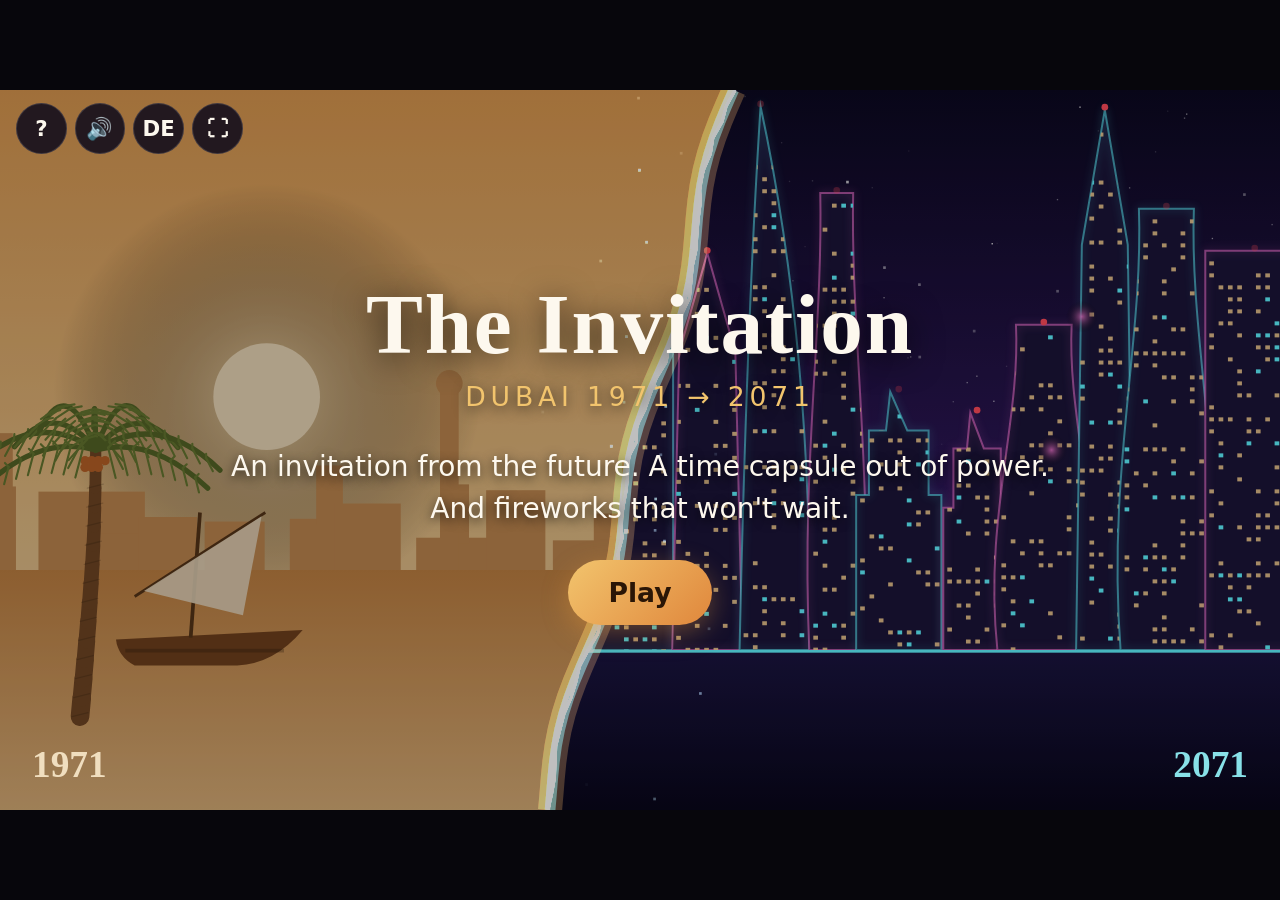
==== dubai-zeitreise/index.html @ 67bb11fe "Add 'Die Einladung': short time-travel web game, Dubai 1971 to 2071 Point-and-click chapter in 1971 " ====
<!doctype html>
<html lang="de">
<head>
<meta charset="utf-8">
<meta name="viewport" content="width=device-width, initial-scale=1, viewport-fit=cover, user-scalable=no">
<meta name="theme-color" content="#120d1f">
<meta name="apple-mobile-web-app-capable" content="yes">
<meta name="mobile-web-app-capable" content="yes">
<meta name="description" content="Die Einladung – eine kurze Zeitreise von Dubai 1971 nach Dubai 2071.">
<title>Die Einladung · Dubai 1971 → 2071</title>
<link rel="manifest" href="manifest.webmanifest">
<link rel="icon" href="icon.svg" type="image/svg+xml">
<link rel="stylesheet" href="css/style.css">
</head>
<body>
<div id="stage">
  <canvas id="game" aria-label="Spielfläche"></canvas>

  <div id="hud">
    <div id="chapter"></div>
    <div id="timer" hidden></div>
    <div id="buttons">
      <button id="btnHint" title="Tipp">?</button>
      <button id="btnSound" title="Ton">🔊</button>
      <button id="btnLang" title="Sprache">EN</button>
      <button id="btnFull" title="Vollbild">⛶</button>
    </div>
  </div>

  <div id="inventory" hidden></div>

  <div id="dialog" hidden>
    <div class="who"></div>
    <div class="text"></div>
    <div class="next">▼</div>
  </div>

  <div id="touch" hidden>
    <button id="tLeft" aria-label="links">◀</button>
    <button id="tRight" aria-label="rechts">▶</button>
    <button id="tJump" aria-label="springen">▲</button>
  </div>

  <div id="screen" hidden></div>
  <div id="toast"></div>
</div>

<div id="rotate" hidden>
  <div class="phone">📱</div>
  <p id="rotateText"></p>
  <button id="rotateBtn"></button>
</div>

<script src="js/i18n.js"></script>
<script src="js/engine.js"></script>
<script src="js/audio.js"></script>
<script src="js/art.js"></script>
<script src="js/scenes.js"></script>
<script src="js/tunnel.js"></script>
<script src="js/runner.js"></script>
<script src="js/finale.js"></script>
<script src="js/main.js"></script>
</body>
</html>
---- dubai-zeitreise/css/style.css ----
:root {
  --u: 1;
  --panel: rgba(16, 12, 28, 0.88);
  --edge: rgba(255, 255, 255, 0.14);
  --gold: #f2c46d;
  --cyan: #5ff2ff;
  --ink: #fdf8ee;
}

* { box-sizing: border-box; -webkit-tap-highlight-color: transparent; }

html, body {
  margin: 0;
  height: 100%;
  background: #07060c;
  overflow: hidden;
  color: var(--ink);
  font-family: system-ui, -apple-system, "Segoe UI", Roboto, "Helvetica Neue", sans-serif;
  touch-action: none;
  user-select: none;
  -webkit-user-select: none;
  overscroll-behavior: none;
}

#stage {
  position: absolute;
  left: 0; top: 0;
  width: 960px; height: 540px;
  overflow: hidden;
  background: #000;
}

#game { display: block; width: 100%; height: 100%; cursor: pointer; }

button {
  font: inherit;
  color: inherit;
  cursor: pointer;
  border: 0;
  background: none;
}

/* ---------- HUD ---------- */
#hud {
  position: absolute;
  inset: 0 0 auto 0;
  display: flex;
  align-items: flex-start;
  justify-content: space-between;
  padding: calc(10px * var(--u)) calc(12px * var(--u));
  pointer-events: none;
  gap: calc(10px * var(--u));
}
#chapter {
  font-size: calc(15px * var(--u));
  letter-spacing: 0.04em;
  padding: calc(6px * var(--u)) calc(12px * var(--u));
  background: var(--panel);
  border: 1px solid var(--edge);
  border-radius: calc(20px * var(--u));
  white-space: nowrap;
}
#chapter:empty { display: none; }
#timer {
  font-variant-numeric: tabular-nums;
  font-weight: 700;
  font-size: calc(22px * var(--u));
  padding: calc(4px * var(--u)) calc(16px * var(--u));
  background: var(--panel);
  border: 1px solid rgba(95, 242, 255, 0.5);
  border-radius: calc(20px * var(--u));
  color: var(--cyan);
  text-shadow: 0 0 calc(8px * var(--u)) rgba(95, 242, 255, 0.7);
}
#timer.warn { color: #ff6a6a; border-color: rgba(255, 106, 106, 0.7); text-shadow: 0 0 calc(8px * var(--u)) rgba(255, 80, 80, 0.8); }
#timer[hidden] { display: none; }
#buttons { display: flex; gap: calc(6px * var(--u)); pointer-events: auto; }
#buttons button {
  width: calc(38px * var(--u));
  height: calc(38px * var(--u));
  font-size: calc(16px * var(--u));
  font-weight: 700;
  border-radius: 50%;
  background: var(--panel);
  border: 1px solid var(--edge);
}
#buttons button:active { transform: scale(0.92); }

/* ---------- Inventar ---------- */
#inventory {
  position: absolute;
  left: 50%;
  bottom: calc(10px * var(--u));
  transform: translateX(-50%);
  display: flex;
  gap: calc(6px * var(--u));
  padding: calc(6px * var(--u));
  background: var(--panel);
  border: 1px solid var(--edge);
  border-radius: calc(14px * var(--u));
}
#inventory[hidden], #inventory:empty { display: none; }
#inventory button {
  width: calc(46px * var(--u));
  height: calc(46px * var(--u));
  font-size: calc(26px * var(--u));
  border-radius: calc(10px * var(--u));
  background: rgba(255, 255, 255, 0.06);
  border: 1px solid rgba(255, 255, 255, 0.1);
  line-height: 1;
}
#inventory button.new { animation: pop 0.6s ease-out; border-color: var(--gold); }
@keyframes pop { 0% { transform: scale(0.3); } 60% { transform: scale(1.25); } 100% { transform: scale(1); } }

/* ---------- Dialog ---------- */
#dialog {
  position: absolute;
  left: calc(40px * var(--u));
  right: calc(40px * var(--u));
  bottom: calc(14px * var(--u));
  min-height: calc(110px * var(--u));
  padding: calc(14px * var(--u)) calc(20px * var(--u)) calc(18px * var(--u));
  background: var(--panel);
  border: 1px solid var(--edge);
  border-radius: calc(16px * var(--u));
  box-shadow: 0 calc(10px * var(--u)) calc(30px * var(--u)) rgba(0, 0, 0, 0.45);
  cursor: pointer;
  z-index: 5;
}
#dialog[hidden] { display: none; }
#dialog .who {
  font-weight: 700;
  font-size: calc(15px * var(--u));
  letter-spacing: 0.05em;
  text-transform: uppercase;
  margin-bottom: calc(6px * var(--u));
  color: var(--gold);
}
#dialog .who:empty { display: none; }
#dialog .text { font-size: calc(20px * var(--u)); line-height: 1.4; }
#dialog.narr .text { font-style: italic; color: #e6dccb; }
#dialog.letter .text { font-family: Georgia, "Times New Roman", serif; color: #fff1d2; }
#dialog.machine .text { font-family: ui-monospace, "SF Mono", Menlo, Consolas, monospace; color: var(--cyan); letter-spacing: 0.03em; }
#dialog .next {
  position: absolute;
  right: calc(16px * var(--u));
  bottom: calc(8px * var(--u));
  font-size: calc(14px * var(--u));
  opacity: 0;
  animation: blink 1s infinite;
}
#dialog.done .next { opacity: 1; }
@keyframes blink { 50% { transform: translateY(calc(3px * var(--u))); } }

/* ---------- Touch-Steuerung ---------- */
#touch { position: absolute; inset: 0; pointer-events: none; }
#touch[hidden] { display: none; }
#touch button {
  position: absolute;
  bottom: calc(18px * var(--u));
  width: calc(92px * var(--u));
  height: calc(92px * var(--u));
  border-radius: 50%;
  font-size: calc(34px * var(--u));
  background: rgba(20, 16, 40, 0.5);
  border: 2px solid rgba(95, 242, 255, 0.45);
  color: rgba(255, 255, 255, 0.9);
  pointer-events: auto;
  touch-action: none;
}
#touch button.on { background: rgba(95, 242, 255, 0.35); }
#tLeft { left: calc(22px * var(--u)); }
#tRight { left: calc(130px * var(--u)); }
#tJump { right: calc(26px * var(--u)); width: calc(108px * var(--u)) !important; height: calc(108px * var(--u)) !important; }

/* ---------- Overlay-Screens ---------- */
#screen {
  position: absolute;
  inset: 0;
  display: flex;
  flex-direction: column;
  align-items: center;
  justify-content: center;
  text-align: center;
  padding: calc(30px * var(--u));
  z-index: 8;
}
#screen[hidden] { display: none; }
#screen.dim { background: rgba(6, 4, 14, 0.62); }
#screen h1 {
  margin: 0;
  font-size: calc(64px * var(--u));
  font-family: Georgia, "Times New Roman", serif;
  font-weight: 700;
  letter-spacing: 0.02em;
  text-shadow: 0 calc(4px * var(--u)) calc(24px * var(--u)) rgba(0, 0, 0, 0.7);
}
#screen h2 {
  margin: calc(6px * var(--u)) 0 calc(26px * var(--u));
  font-size: calc(20px * var(--u));
  font-weight: 500;
  letter-spacing: 0.18em;
  text-transform: uppercase;
  color: var(--gold);
  text-shadow: 0 calc(2px * var(--u)) calc(10px * var(--u)) rgba(0, 0, 0, 0.8);
}
#screen p {
  max-width: calc(640px * var(--u));
  font-size: calc(21px * var(--u));
  line-height: 1.5;
  margin: 0 0 calc(22px * var(--u));
  text-shadow: 0 calc(2px * var(--u)) calc(8px * var(--u)) rgba(0, 0, 0, 0.8);
}
#screen .story {
  max-width: calc(680px * var(--u));
  padding: calc(26px * var(--u)) calc(32px * var(--u));
  background: var(--panel);
  border: 1px solid var(--edge);
  border-radius: calc(18px * var(--u));
}
#screen .story p { margin: 0; }
#screen .tap { margin-top: calc(14px * var(--u)); font-size: calc(14px * var(--u)); opacity: 0.7; letter-spacing: 0.08em; }
#screen .row { display: flex; gap: calc(14px * var(--u)); flex-wrap: wrap; justify-content: center; }
.btn {
  padding: calc(13px * var(--u)) calc(30px * var(--u));
  font-size: calc(20px * var(--u));
  font-weight: 700;
  border-radius: calc(40px * var(--u));
  background: linear-gradient(135deg, #f2c46d, #e0873c);
  color: #2a1606;
  box-shadow: 0 calc(6px * var(--u)) calc(20px * var(--u)) rgba(240, 160, 60, 0.35);
}
.btn.alt { background: rgba(255, 255, 255, 0.1); color: var(--ink); border: 1px solid var(--edge); box-shadow: none; }
.btn.cyan { background: linear-gradient(135deg, #5ff2ff, #6a7bff); color: #08122a; box-shadow: 0 calc(6px * var(--u)) calc(20px * var(--u)) rgba(95, 242, 255, 0.35); }
.btn:active { transform: scale(0.96); }
#screen .stats { font-size: calc(18px * var(--u)); color: var(--cyan); margin-bottom: calc(22px * var(--u)); }
#screen .small { font-size: calc(14px * var(--u)); opacity: 0.65; margin-top: calc(18px * var(--u)); }

/* ---------- Toast ---------- */
#toast {
  position: absolute;
  left: 50%;
  top: calc(64px * var(--u));
  transform: translate(-50%, calc(-10px * var(--u)));
  max-width: 80%;
  padding: calc(9px * var(--u)) calc(18px * var(--u));
  font-size: calc(17px * var(--u));
  text-align: center;
  background: var(--panel);
  border: 1px solid rgba(242, 196, 109, 0.6);
  border-radius: calc(22px * var(--u));
  opacity: 0;
  transition: opacity 0.25s, transform 0.25s;
  pointer-events: none;
  z-index: 9;
}
#toast.show { opacity: 1; transform: translate(-50%, 0); }

/* ---------- Hochformat-Hinweis ---------- */
#rotate {
  position: fixed;
  inset: 0;
  z-index: 20;
  display: flex;
  flex-direction: column;
  align-items: center;
  justify-content: center;
  gap: 18px;
  padding: 30px;
  text-align: center;
  background: #120d1f;
  font-size: 18px;
  line-height: 1.5;
}
#rotate[hidden] { display: none; }
#rotate .phone { font-size: 64px; animation: turn 2s ease-in-out infinite; }
@keyframes turn { 0%, 30% { transform: rotate(0); } 60%, 100% { transform: rotate(-90deg); } }
#rotate button { padding: 12px 26px; border-radius: 30px; border: 1px solid rgba(255,255,255,.3); }
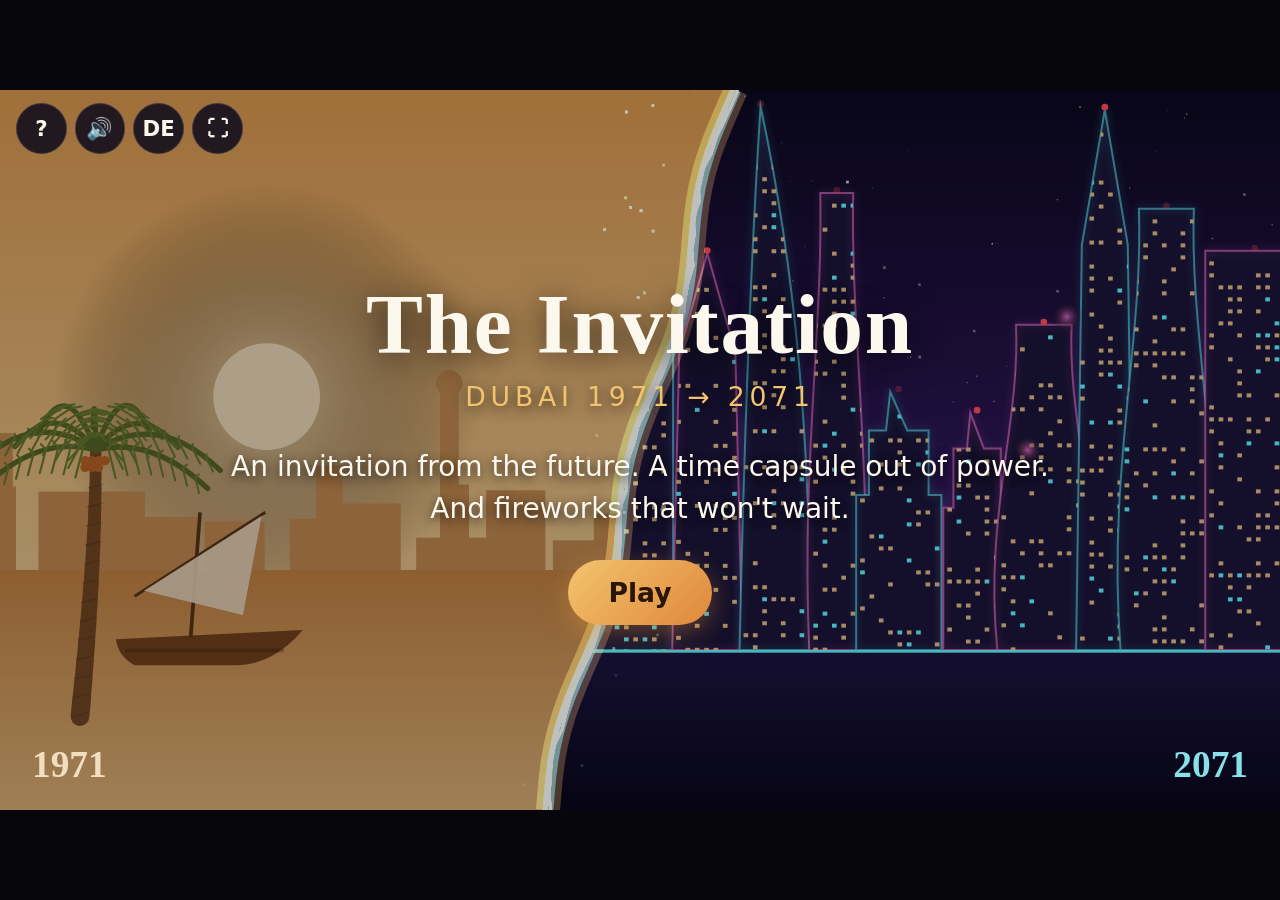
==== commit d6e8bdf6: "Skyway: higher minimum jump for quick taps; safe-area and touch fallback A quick tap on the jump but" ====
--- a/dubai-zeitreise/index.html
+++ b/dubai-zeitreise/index.html
@@ -45,6 +45,7 @@
   <div id="toast"></div>
 </div>
 
+<div id="safe" aria-hidden="true"></div>
 <div id="rotate" hidden>
   <div class="phone">📱</div>
   <p id="rotateText"></p>
--- a/dubai-zeitreise/css/style.css
+++ b/dubai-zeitreise/css/style.css
@@ -256,6 +256,11 @@
 }
 #toast.show { opacity: 1; transform: translate(-50%, 0); }
 
+#safe {
+  position: fixed; visibility: hidden; pointer-events: none;
+  padding: env(safe-area-inset-top, 0px) env(safe-area-inset-right, 0px) env(safe-area-inset-bottom, 0px) env(safe-area-inset-left, 0px);
+}
+
 /* ---------- Hochformat-Hinweis ---------- */
 #rotate {
   position: fixed;
